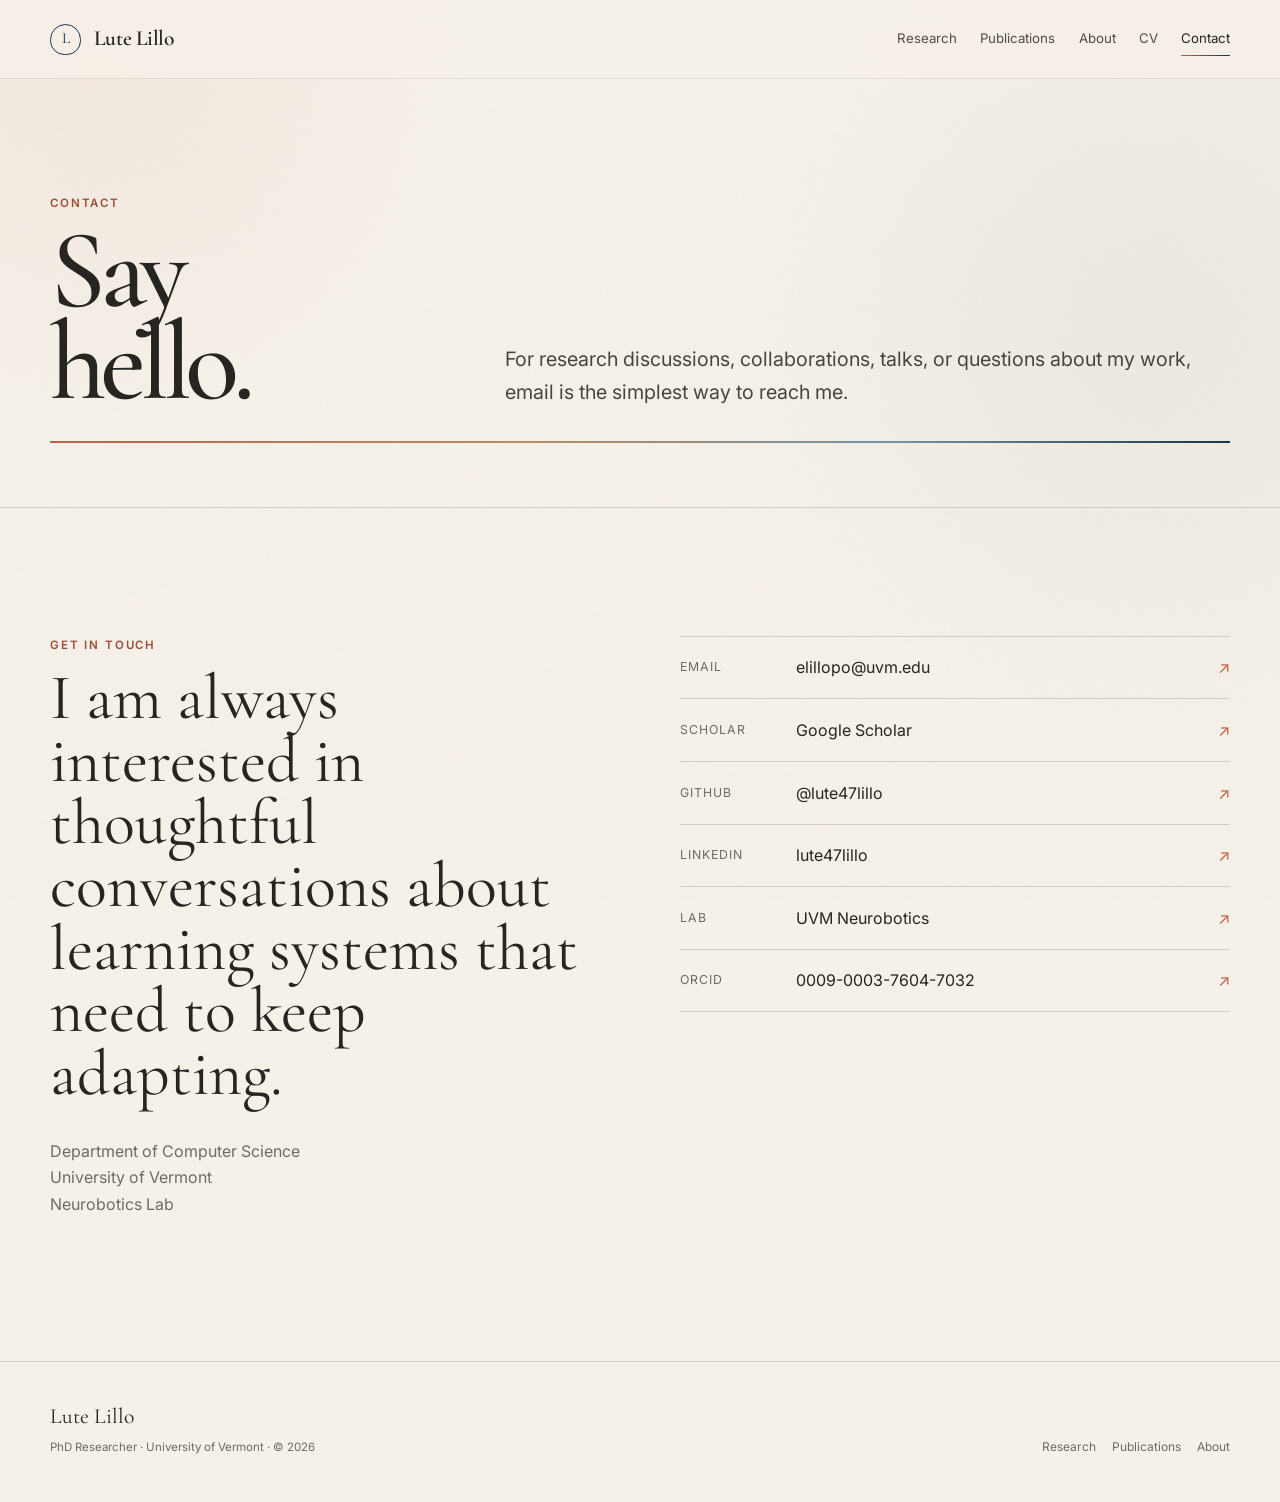
==== contact.html @ 5feb5bdc "All" ====
<!doctype html>
<html lang="en">
<head>
  <meta charset="utf-8"><meta name="viewport" content="width=device-width, initial-scale=1"><meta name="description" content="Contact Lute Lillo, PhD student at the University of Vermont.">
  <title>Contact — Lute Lillo</title><link rel="icon" href="assets/img/favicon.svg" type="image/svg+xml"><link rel="stylesheet" href="assets/css/style.css">
</head>
<body data-page="contact">
<header class="site-header"><div class="container header-inner"><a class="brand" href="index.html"><span class="brand-mark">L</span><span class="brand-text">Lute Lillo</span></a><button class="nav-toggle" aria-label="Toggle navigation" aria-expanded="false"><span></span><span></span></button><nav class="site-nav"><a href="research.html" data-nav="research">Research</a><a href="publications.html" data-nav="publications">Publications</a><a href="about.html" data-nav="about">About</a><a href="cv.html" data-nav="cv">CV</a><a href="contact.html" data-nav="contact">Contact</a></nav></div></header>
<main>
  <section class="page-hero"><div class="container"><div class="page-hero-grid"><div><p class="eyebrow">Contact</p><h1>Say<br>hello.</h1></div><p class="lead">For research discussions, collaborations, talks, or questions about my work, email is the simplest way to reach me.</p></div><div class="gradient-rule"></div></div></section>
  <section class="section"><div class="container contact-grid">
    <div class="reveal"><p class="eyebrow">Get in touch</p><p class="contact-big">I am always interested in thoughtful conversations about learning systems that need to keep adapting.</p><p class="muted">Department of Computer Science<br>University of Vermont<br>Neurobotics Lab</p></div>
    <div class="contact-list reveal">
      <div class="contact-row"><span>Email</span><a href="mailto:elillopo@uvm.edu">elillopo@uvm.edu</a><span class="arrow">↗</span></div>
      <div class="contact-row"><span>Scholar</span><a href="https://scholar.google.com/citations?user=jO0CHngAAAAJ&hl=en" target="_blank" rel="noreferrer">Google Scholar</a><span class="arrow">↗</span></div>
      <div class="contact-row"><span>GitHub</span><a href="https://github.com/lute47lillo" target="_blank" rel="noreferrer">@lute47lillo</a><span class="arrow">↗</span></div>
      <div class="contact-row"><span>LinkedIn</span><a href="https://www.linkedin.com/in/lute47lillo/" target="_blank" rel="noreferrer">lute47lillo</a><span class="arrow">↗</span></div>
      <div class="contact-row"><span>Lab</span><a href="https://www.uvm.edu/neurobotics/" target="_blank" rel="noreferrer">UVM Neurobotics</a><span class="arrow">↗</span></div>
      <div class="contact-row"><span>ORCID</span><a href="https://orcid.org/0009-0003-7604-7032" target="_blank" rel="noreferrer">0009-0003-7604-7032</a><span class="arrow">↗</span></div>
    </div>
  </div></section>
</main>
<footer class="footer"><div class="container footer-inner"><div><div class="footer-name">Lute Lillo</div><div class="footer-small">PhD Researcher · University of Vermont · © <span data-year-now></span></div></div><div class="footer-links"><a href="research.html">Research</a><a href="publications.html">Publications</a><a href="about.html">About</a></div></div></footer>
<script src="assets/js/site.js"></script>
</body></html>
---- assets/css/style.css ----
@import url('https://fonts.googleapis.com/css2?family=Cormorant+Garamond:ital,wght@0,500;0,600;1,500&family=Inter:wght@400;500;600&display=swap');

:root {
  --paper: #f5f0e8;
  --paper-deep: #ede5d8;
  --ink: #262522;
  --muted: #6f6b63;
  --aegean: #17364f;
  --aegean-soft: #6f94aa;
  --terracotta: #bc6345;
  --terracotta-dark: #9d4d35;
  --olive: #6f795e;
  --sand: #b98d62;
  --white: #fffdf8;
  --line: rgba(38, 37, 34, .17);
  --shadow: 0 18px 50px rgba(43, 38, 31, .08);
  --serif: "Cormorant Garamond", Georgia, serif;
  --sans: "Inter", system-ui, -apple-system, BlinkMacSystemFont, "Segoe UI", sans-serif;
  --max: 1180px;
}

* { box-sizing: border-box; }
html { scroll-behavior: smooth; }
body {
  margin: 0;
  color: var(--ink);
  background:
    radial-gradient(circle at 8% 5%, rgba(188,99,69,.055), transparent 22rem),
    radial-gradient(circle at 90% 22%, rgba(23,54,79,.045), transparent 26rem),
    var(--paper);
  font-family: var(--sans);
  line-height: 1.65;
  -webkit-font-smoothing: antialiased;
}
body::before {
  content: "";
  position: fixed;
  inset: 0;
  pointer-events: none;
  opacity: .2;
  mix-blend-mode: multiply;
  background-image: url("data:image/svg+xml,%3Csvg viewBox='0 0 160 160' xmlns='http://www.w3.org/2000/svg'%3E%3Cfilter id='n'%3E%3CfeTurbulence type='fractalNoise' baseFrequency='.92' numOctaves='2' stitchTiles='stitch'/%3E%3C/filter%3E%3Crect width='100%25' height='100%25' filter='url(%23n)' opacity='.055'/%3E%3C/svg%3E");
}
a { color: inherit; }
img { max-width: 100%; display: block; }
button, input { font: inherit; }
::selection { background: rgba(188, 99, 69, .22); }

.container { width: min(calc(100% - 44px), var(--max)); margin-inline: auto; }
.narrow { width: min(calc(100% - 44px), 810px); margin-inline: auto; }
.eyebrow {
  margin: 0 0 .75rem;
  font-size: .72rem;
  font-weight: 600;
  letter-spacing: .16em;
  text-transform: uppercase;
  color: var(--terracotta-dark);
}
.display {
  font-family: var(--serif);
  font-weight: 500;
  letter-spacing: -.035em;
  line-height: .98;
}
.section-title {
  margin: 0;
  font-family: var(--serif);
  font-size: clamp(2.25rem, 5vw, 4.15rem);
  font-weight: 500;
  letter-spacing: -.035em;
  line-height: 1;
}
.lead { font-size: clamp(1.05rem, 2vw, 1.24rem); color: #48453f; max-width: 720px; }
.muted { color: var(--muted); }

.site-header {
  position: sticky;
  top: 0;
  z-index: 50;
  backdrop-filter: blur(14px);
  background: rgba(245,240,232,.88);
  border-bottom: 1px solid rgba(38,37,34,.09);
}
.header-inner {
  min-height: 78px;
  display: flex;
  align-items: center;
  justify-content: space-between;
  gap: 2rem;
}
.brand { text-decoration: none; display: inline-flex; align-items: center; gap: .8rem; }
.brand-mark {
  width: 31px;
  height: 31px;
  border: 1px solid var(--aegean);
  border-radius: 50% 50% 46% 46%;
  display: grid;
  place-items: center;
  font-family: var(--serif);
  color: var(--aegean);
  font-size: .96rem;
}
.brand-text { font-family: var(--serif); font-size: 1.35rem; font-weight: 600; letter-spacing: -.02em; }
.site-nav { display: flex; align-items: center; gap: 1.45rem; }
.site-nav a {
  position: relative;
  text-decoration: none;
  font-size: .83rem;
  color: #514d46;
  padding: .35rem 0;
}
.site-nav a::after {
  content: "";
  position: absolute;
  height: 1px;
  left: 0;
  right: 100%;
  bottom: 0;
  background: linear-gradient(90deg, var(--terracotta), var(--aegean));
  transition: right .25s ease;
}
.site-nav a:hover::after, .site-nav a.active::after { right: 0; }
.site-nav a.active { color: var(--ink); }
.nav-toggle { display: none; border: 0; background: transparent; padding: .35rem; cursor: pointer; }
.nav-toggle span { display: block; width: 23px; height: 1px; background: var(--ink); margin: 5px 0; }

.hero {
  min-height: calc(100vh - 78px);
  display: flex;
  align-items: center;
  padding: 5.5rem 0 5rem;
  border-bottom: 1px solid var(--line);
}
.hero-grid { display: grid; grid-template-columns: minmax(0, 1.12fr) minmax(310px, .72fr); gap: clamp(3rem, 7vw, 7.5rem); align-items: center; }
.hero h1 {
  margin: 0;
  font-family: var(--serif);
  font-weight: 500;
  font-size: clamp(4.4rem, 10vw, 8.6rem);
  letter-spacing: -.065em;
  line-height: .8;
}
.hero-rule {
  width: min(560px, 90%);
  height: 3px;
  margin: 1.7rem 0 1.45rem;
  background: linear-gradient(90deg, var(--terracotta) 0%, #c78059 36%, #9c9a85 56%, var(--aegean-soft) 74%, var(--aegean) 100%);
  transform-origin: left;
  animation: rule-in 1s .1s cubic-bezier(.2,.7,.2,1) both;
}
.hero-role { margin: 0 0 1rem; font-size: .82rem; text-transform: uppercase; letter-spacing: .14em; color: var(--aegean); font-weight: 600; }
.hero-tagline { margin: 0; font-family: var(--serif); font-size: clamp(1.75rem, 3.2vw, 2.85rem); line-height: 1.04; max-width: 760px; }
.hero-copy { margin: 1.4rem 0 0; max-width: 650px; color: #57534d; font-size: 1.02rem; }
.hero-actions { display: flex; flex-wrap: wrap; gap: .8rem; margin-top: 2rem; }
.button {
  display: inline-flex;
  align-items: center;
  gap: .55rem;
  border: 1px solid var(--ink);
  padding: .72rem 1rem;
  text-decoration: none;
  font-size: .78rem;
  letter-spacing: .045em;
  text-transform: uppercase;
  transition: transform .2s ease, background .2s ease, color .2s ease, border-color .2s ease;
}
.button:hover { transform: translateY(-2px); background: var(--aegean); color: var(--white); border-color: var(--aegean); }
.button--quiet { border-color: var(--line); }
.hero-art { position: relative; }
.hero-art img { width: 100%; border-radius: 28px; box-shadow: var(--shadow); }
.hero-art::before {
  content: "";
  position: absolute;
  width: 56px;
  height: 56px;
  border: 1px solid var(--terracotta);
  border-radius: 50%;
  right: -22px;
  top: -22px;
  z-index: -1;
}
.hero-art-note { display: flex; justify-content: space-between; gap: 1rem; margin-top: .8rem; color: var(--muted); font-size: .72rem; letter-spacing: .04em; }
@keyframes rule-in { from { transform: scaleX(0); opacity: .3; } to { transform: scaleX(1); opacity: 1; } }

.section { padding: clamp(5rem, 10vw, 8.5rem) 0; border-bottom: 1px solid var(--line); }
.section-heading { display: grid; grid-template-columns: .72fr 1.28fr; gap: 3rem; margin-bottom: 4rem; align-items: start; }
.section-heading .lead { margin: .2rem 0 0; }

.research-grid { display: grid; grid-template-columns: repeat(3, 1fr); border-top: 1px solid var(--line); border-bottom: 1px solid var(--line); }
.research-card { padding: 2rem 1.8rem 2.2rem 0; min-height: 260px; }
.research-card + .research-card { border-left: 1px solid var(--line); padding-left: 1.8rem; }
.research-number { font-family: var(--serif); font-style: italic; color: var(--terracotta); font-size: 1.15rem; }
.research-card h3 { font-family: var(--serif); font-size: 2rem; font-weight: 500; line-height: 1.04; margin: 2.2rem 0 1rem; }
.research-card p { color: var(--muted); margin: 0; }

.question-band { background: var(--aegean); color: var(--white); position: relative; overflow: hidden; }
.question-band::after { content: "☼"; position: absolute; right: 6vw; top: 1.2rem; font-family: var(--serif); font-size: 13rem; color: rgba(255,255,255,.035); }
.question-wrap { display: grid; grid-template-columns: .55fr 1.45fr; gap: 3rem; align-items: start; }
.question-wrap .eyebrow { color: #e2a281; }
.question-text { margin: 0; font-family: var(--serif); font-size: clamp(2.25rem, 5vw, 4.7rem); font-weight: 500; line-height: 1; letter-spacing: -.035em; max-width: 900px; }
.question-text em { color: #e4b194; font-weight: 500; }

.publications-list { border-top: 1px solid var(--line); }
.publication { display: grid; grid-template-columns: 92px 1fr; gap: 2rem; padding: 2.25rem 0; border-bottom: 1px solid var(--line); }
.pub-year { font-family: var(--serif); font-size: 1.25rem; color: var(--terracotta-dark); font-style: italic; padding-top: .15rem; }
.pub-heading-row { display: flex; gap: 1rem; align-items: flex-start; justify-content: space-between; }
.pub-title { font-family: var(--serif); font-weight: 600; font-size: clamp(1.5rem, 2.5vw, 2rem); line-height: 1.05; letter-spacing: -.02em; margin: 0 0 .65rem; }
.pub-authors, .pub-venue { margin: .25rem 0; font-size: .89rem; }
.pub-authors { color: #4f4b45; }
.pub-venue { color: var(--muted); }
.pub-summary { color: #5b5750; max-width: 830px; margin: 1rem 0 .85rem; font-size: .92rem; }
.selected-mark { flex: 0 0 auto; font-size: .62rem; text-transform: uppercase; letter-spacing: .12em; color: var(--terracotta-dark); padding-top: .35rem; }
.selected-mark::before { content: "●"; font-size: .5rem; margin-right: .4rem; }
.pub-actions { display: flex; flex-wrap: wrap; gap: .85rem; margin-top: .9rem; }
.pub-link { border: 0; background: none; padding: 0 0 .15rem; color: var(--aegean); text-decoration: none; font-size: .76rem; font-weight: 600; cursor: pointer; border-bottom: 1px solid rgba(23,54,79,.28); }
.pub-link:hover { border-bottom-color: var(--terracotta); color: var(--terracotta-dark); }
.tag-row { display: flex; flex-wrap: wrap; gap: .45rem; margin-top: 1rem; }
.tag { font-size: .67rem; color: var(--muted); border: 1px solid var(--line); padding: .2rem .45rem; }
.publication--compact { grid-template-columns: 72px 1fr; padding: 1.7rem 0; }
.publication--compact .pub-title { font-size: 1.45rem; }

.publication-tools { display: flex; justify-content: space-between; gap: 1rem; align-items: center; margin-bottom: 2rem; flex-wrap: wrap; }
.filter-row { display: flex; gap: .5rem; flex-wrap: wrap; }
.filter-button { border: 1px solid var(--line); background: transparent; color: var(--muted); padding: .55rem .75rem; cursor: pointer; font-size: .75rem; }
.filter-button:hover, .filter-button.active { background: var(--aegean); border-color: var(--aegean); color: var(--white); }
.pub-search { width: min(100%, 310px); border: 0; border-bottom: 1px solid var(--line); background: transparent; padding: .6rem 0; color: var(--ink); outline: none; }
.pub-search:focus { border-bottom-color: var(--aegean); }
.empty-state { color: var(--muted); font-style: italic; padding: 2rem 0; }

.page-hero { padding: clamp(5rem, 9vw, 8rem) 0 4rem; border-bottom: 1px solid var(--line); }
.page-hero-grid { display: grid; grid-template-columns: .7fr 1.3fr; gap: 4rem; align-items: end; }
.page-hero h1 { margin: 0; font-family: var(--serif); font-size: clamp(4rem, 9vw, 7rem); font-weight: 500; line-height: .82; letter-spacing: -.055em; }
.page-hero .lead { margin: 0; }
.gradient-rule { height: 2px; background: linear-gradient(90deg, var(--terracotta), var(--sand) 40%, var(--aegean-soft) 72%, var(--aegean)); margin-top: 2rem; }

.prose-grid { display: grid; grid-template-columns: .6fr 1.4fr; gap: 4rem; }
.prose-grid h2, .prose h2 { font-family: var(--serif); font-size: 2.25rem; font-weight: 500; line-height: 1; margin: 0 0 1rem; }
.prose p { color: #504d47; }
.prose p:first-child { margin-top: 0; }
.sticky-label { position: sticky; top: 110px; height: fit-content; }

.research-theme { display: grid; grid-template-columns: 90px 1fr; gap: 2rem; padding: 3rem 0; border-top: 1px solid var(--line); }
.research-theme:last-child { border-bottom: 1px solid var(--line); }
.research-theme .num { font-family: var(--serif); font-style: italic; color: var(--terracotta); font-size: 1.4rem; }
.research-theme h2 { font-family: var(--serif); font-size: clamp(2.3rem, 4vw, 3.6rem); font-weight: 500; letter-spacing: -.03em; line-height: .98; margin: 0 0 1rem; }
.research-theme p { max-width: 780px; color: #57534c; }
.keyword-line { color: var(--olive); font-size: .77rem; text-transform: uppercase; letter-spacing: .1em; }

.timeline { border-top: 1px solid var(--line); }
.timeline-item { display: grid; grid-template-columns: 160px 1fr; gap: 2rem; padding: 2rem 0; border-bottom: 1px solid var(--line); }
.timeline-date { color: var(--terracotta-dark); font-family: var(--serif); font-size: 1.15rem; font-style: italic; }
.timeline-item h3 { margin: 0 0 .35rem; font-family: var(--serif); font-size: 1.55rem; font-weight: 600; }
.timeline-item p { margin: .15rem 0; color: var(--muted); }

.about-layout { display: grid; grid-template-columns: .8fr 1.2fr; gap: clamp(3rem, 8vw, 7rem); align-items: start; }
.monogram-card { background: var(--paper-deep); min-height: 440px; display: grid; place-items: center; position: sticky; top: 110px; overflow: hidden; border: 1px solid rgba(38,37,34,.06); }
.monogram-card::before { content: ""; width: 210px; height: 210px; border-radius: 50%; border: 1px solid var(--aegean); position: absolute; }
.monogram-card::after { content: ""; width: 320px; height: 1px; background: linear-gradient(90deg,var(--terracotta),var(--aegean)); position: absolute; transform: rotate(-14deg); }
.monogram { font-family: var(--serif); font-size: 8rem; color: var(--aegean); letter-spacing: -.12em; z-index: 1; margin-left: -.45em; }
.about-copy h2 { font-family: var(--serif); font-size: 2.6rem; font-weight: 500; margin: 0 0 1rem; line-height: 1; }
.about-copy p { color: #514e48; }
.fact-list { margin-top: 2.3rem; border-top: 1px solid var(--line); }
.fact { display: grid; grid-template-columns: 120px 1fr; gap: 1rem; padding: 1rem 0; border-bottom: 1px solid var(--line); font-size: .86rem; }
.fact dt { color: var(--muted); }
.fact dd { margin: 0; }

.contact-grid { display: grid; grid-template-columns: 1fr 1fr; gap: 5rem; align-items: start; }
.contact-big { font-family: var(--serif); font-size: clamp(2.4rem, 5vw, 4.4rem); line-height: .98; margin: 0 0 2rem; }
.contact-list { border-top: 1px solid var(--line); }
.contact-row { display: grid; grid-template-columns: 100px 1fr auto; gap: 1rem; padding: 1.1rem 0; border-bottom: 1px solid var(--line); align-items: center; }
.contact-row span:first-child { color: var(--muted); font-size: .77rem; text-transform: uppercase; letter-spacing: .08em; }
.contact-row a { text-decoration: none; }
.contact-row a:hover { color: var(--terracotta-dark); }
.arrow { color: var(--terracotta); }

.cv-block { padding: 2.8rem 0; border-top: 1px solid var(--line); }
.cv-block:last-child { border-bottom: 1px solid var(--line); }
.cv-block h2 { font-family: var(--serif); font-weight: 500; font-size: 2.5rem; margin: 0 0 1.5rem; }
.cv-entry { display: grid; grid-template-columns: 155px 1fr; gap: 1.5rem; padding: .75rem 0; }
.cv-entry time { color: var(--terracotta-dark); font-family: var(--serif); font-style: italic; }
.cv-entry h3 { margin: 0; font-size: .98rem; font-weight: 600; }
.cv-entry p { margin: .25rem 0 0; color: var(--muted); font-size: .88rem; }

.footer { padding: 2.3rem 0 2.8rem; }
.footer-inner { display: flex; justify-content: space-between; gap: 2rem; align-items: end; }
.footer-name { font-family: var(--serif); font-size: 1.35rem; }
.footer-small { color: var(--muted); font-size: .72rem; margin-top: .25rem; }
.footer-links { display: flex; flex-wrap: wrap; gap: 1rem; justify-content: flex-end; }
.footer-links a { font-size: .75rem; text-decoration: none; color: var(--muted); border-bottom: 1px solid transparent; }
.footer-links a:hover { color: var(--ink); border-bottom-color: var(--terracotta); }

.reveal { opacity: 0; transform: translateY(18px); transition: opacity .55s ease, transform .55s ease; }
.reveal.is-visible { opacity: 1; transform: translateY(0); }

@media (max-width: 900px) {
  .hero { min-height: auto; padding-top: 4rem; }
  .hero-grid, .section-heading, .page-hero-grid, .prose-grid, .question-wrap, .about-layout, .contact-grid { grid-template-columns: 1fr; }
  .hero-grid { gap: 4rem; }
  .hero-art { max-width: 620px; }
  .section-heading, .page-hero-grid { gap: 1.8rem; }
  .research-grid { grid-template-columns: 1fr; }
  .research-card { padding: 2rem 0; min-height: 0; }
  .research-card + .research-card { border-left: 0; border-top: 1px solid var(--line); padding-left: 0; }
  .sticky-label, .monogram-card { position: static; }
  .monogram-card { min-height: 360px; }
}

@media (max-width: 720px) {
  .container, .narrow { width: min(calc(100% - 30px), var(--max)); }
  .header-inner { min-height: 68px; }
  .nav-toggle { display: block; }
  .site-nav {
    display: none;
    position: absolute;
    top: 68px;
    left: 0;
    right: 0;
    padding: 1rem 15px 1.3rem;
    background: var(--paper);
    border-bottom: 1px solid var(--line);
    flex-direction: column;
    align-items: flex-start;
    gap: .45rem;
  }
  .site-nav.is-open { display: flex; }
  .site-nav a { width: 100%; padding: .55rem 0; }
  .hero h1 { font-size: clamp(4.2rem, 23vw, 6.8rem); }
  .hero-art-note { display: none; }
  .publication, .publication--compact, .research-theme, .timeline-item, .cv-entry { grid-template-columns: 1fr; gap: .7rem; }
  .pub-year { padding: 0; }
  .pub-heading-row { display: block; }
  .selected-mark { display: inline-block; margin-bottom: .55rem; }
  .contact-row { grid-template-columns: 80px 1fr auto; }
  .footer-inner { display: block; }
  .footer-links { justify-content: flex-start; margin-top: 1.2rem; }
}

@media (prefers-reduced-motion: reduce) {
  *, *::before, *::after { scroll-behavior: auto !important; animation: none !important; transition: none !important; }
  .reveal { opacity: 1; transform: none; }
}
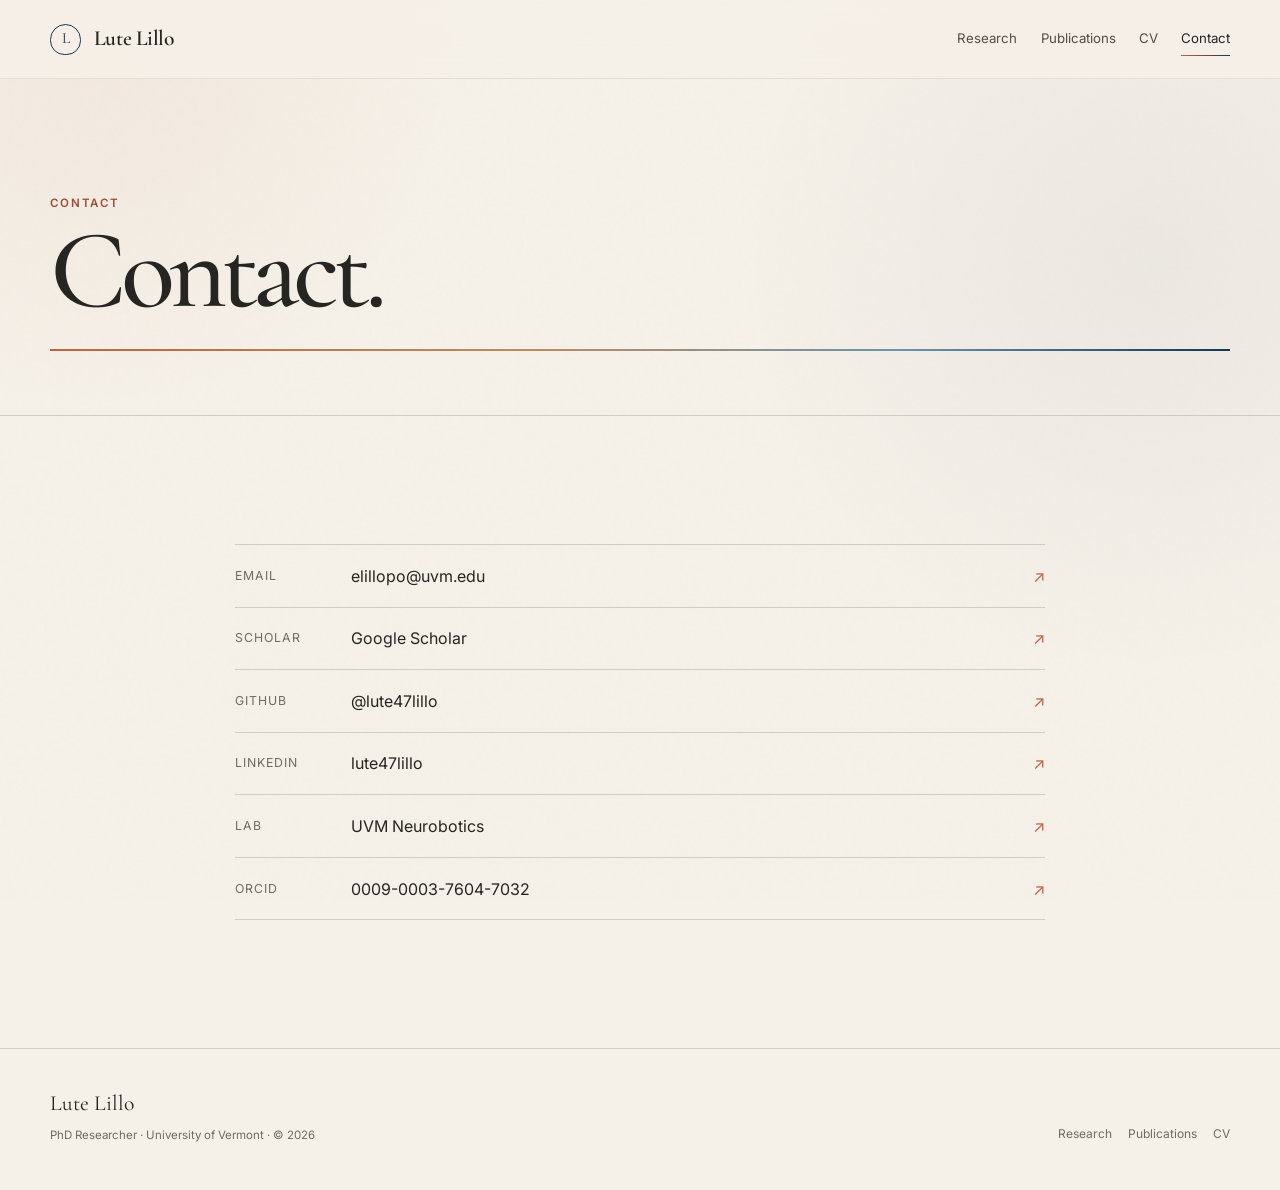
==== commit ee89013b: "Fixing page" ====
--- a/contact.html
+++ b/contact.html
@@ -5,21 +5,100 @@
   <title>Contact — Lute Lillo</title><link rel="icon" href="assets/img/favicon.svg" type="image/svg+xml"><link rel="stylesheet" href="assets/css/style.css">
 </head>
 <body data-page="contact">
-<header class="site-header"><div class="container header-inner"><a class="brand" href="index.html"><span class="brand-mark">L</span><span class="brand-text">Lute Lillo</span></a><button class="nav-toggle" aria-label="Toggle navigation" aria-expanded="false"><span></span><span></span></button><nav class="site-nav"><a href="research.html" data-nav="research">Research</a><a href="publications.html" data-nav="publications">Publications</a><a href="about.html" data-nav="about">About</a><a href="cv.html" data-nav="cv">CV</a><a href="contact.html" data-nav="contact">Contact</a></nav></div></header>
+<header class="site-header">
+  <div class="container header-inner">
+    <a class="brand" href="index.html">
+    <span class="brand-mark">L</span>
+    <span class="brand-text">Lute Lillo</span>
+    </a>
+  <button class="nav-toggle" aria-label="Toggle navigation" aria-expanded="false"><span></span><span></span></button>
+    <nav class="site-nav" aria-label="Primary navigation">
+      <a href="index.html#research">Research</a>
+      <a href="publications.html" data-nav="publications">Publications</a>
+      <a href="assets/files/lute-lillo-cv.pdf" target="_blank" rel="noreferrer">CV</a>
+      <a href="contact.html" data-nav="contact">Contact</a>
+    </nav>
+    </nav>
+  </div></header>
 <main>
-  <section class="page-hero"><div class="container"><div class="page-hero-grid"><div><p class="eyebrow">Contact</p><h1>Say<br>hello.</h1></div><p class="lead">For research discussions, collaborations, talks, or questions about my work, email is the simplest way to reach me.</p></div><div class="gradient-rule"></div></div></section>
-  <section class="section"><div class="container contact-grid">
-    <div class="reveal"><p class="eyebrow">Get in touch</p><p class="contact-big">I am always interested in thoughtful conversations about learning systems that need to keep adapting.</p><p class="muted">Department of Computer Science<br>University of Vermont<br>Neurobotics Lab</p></div>
+
+  <section class="page-hero">
+    <div class="container">
+      <p class="eyebrow">Contact</p>
+      <h1>Contact.</h1>
+      <div class="gradient-rule"></div>
+    </div>
+  </section>
+  <section class="section">
+  <div class="narrow">
     <div class="contact-list reveal">
-      <div class="contact-row"><span>Email</span><a href="mailto:elillopo@uvm.edu">elillopo@uvm.edu</a><span class="arrow">↗</span></div>
-      <div class="contact-row"><span>Scholar</span><a href="https://scholar.google.com/citations?user=jO0CHngAAAAJ&hl=en" target="_blank" rel="noreferrer">Google Scholar</a><span class="arrow">↗</span></div>
-      <div class="contact-row"><span>GitHub</span><a href="https://github.com/lute47lillo" target="_blank" rel="noreferrer">@lute47lillo</a><span class="arrow">↗</span></div>
-      <div class="contact-row"><span>LinkedIn</span><a href="https://www.linkedin.com/in/lute47lillo/" target="_blank" rel="noreferrer">lute47lillo</a><span class="arrow">↗</span></div>
-      <div class="contact-row"><span>Lab</span><a href="https://www.uvm.edu/neurobotics/" target="_blank" rel="noreferrer">UVM Neurobotics</a><span class="arrow">↗</span></div>
-      <div class="contact-row"><span>ORCID</span><a href="https://orcid.org/0009-0003-7604-7032" target="_blank" rel="noreferrer">0009-0003-7604-7032</a><span class="arrow">↗</span></div>
+
+      <div class="contact-row">
+        <span>Email</span>
+        <a href="mailto:elillopo@uvm.edu">elillopo@uvm.edu</a>
+        <span class="arrow">↗</span>
+      </div>
+
+      <div class="contact-row">
+        <span>Scholar</span>
+        <a href="https://scholar.google.com/citations?user=jO0CHngAAAAJ&hl=en"
+           target="_blank"
+           rel="noreferrer">
+          Google Scholar
+        </a>
+        <span class="arrow">↗</span>
+      </div>
+
+      <div class="contact-row">
+        <span>GitHub</span>
+        <a href="https://github.com/lute47lillo"
+           target="_blank"
+           rel="noreferrer">
+          @lute47lillo
+        </a>
+        <span class="arrow">↗</span>
+      </div>
+
+      <div class="contact-row">
+        <span>LinkedIn</span>
+        <a href="https://www.linkedin.com/in/lute47lillo/"
+           target="_blank"
+           rel="noreferrer">
+          lute47lillo
+        </a>
+        <span class="arrow">↗</span>
+      </div>
+
+      <div class="contact-row">
+        <span>Lab</span>
+        <a href="https://www.uvm.edu/neurobotics/"
+           target="_blank"
+           rel="noreferrer">
+          UVM Neurobotics
+        </a>
+        <span class="arrow">↗</span>
+      </div>
+
+      <div class="contact-row">
+        <span>ORCID</span>
+        <a href="https://orcid.org/0009-0003-7604-7032"
+           target="_blank"
+           rel="noreferrer">
+          0009-0003-7604-7032
+        </a>
+        <span class="arrow">↗</span>
+      </div>
+
     </div>
-  </div></section>
+  </div>
+</section>
 </main>
-<footer class="footer"><div class="container footer-inner"><div><div class="footer-name">Lute Lillo</div><div class="footer-small">PhD Researcher · University of Vermont · © <span data-year-now></span></div></div><div class="footer-links"><a href="research.html">Research</a><a href="publications.html">Publications</a><a href="about.html">About</a></div></div></footer>
+<footer class="footer"><div class="container footer-inner"><div><div class="footer-name">Lute Lillo</div><div class="footer-small">PhD Researcher · University of Vermont · © <span data-year-now></span></div></div>
+  <div class="footer-links">
+  <a href="index.html#research">Research</a>
+  <a href="publications.html">Publications</a>
+  <a href="assets/files/lute-lillo-cv.pdf" target="_blank" rel="noreferrer">CV</a>
+</div>
+</div></footer>
 <script src="assets/js/site.js"></script>
 </body></html>
--- a/assets/css/style.css
+++ b/assets/css/style.css
@@ -136,9 +136,10 @@
   margin: 0;
   font-family: var(--serif);
   font-weight: 500;
-  font-size: clamp(4.4rem, 10vw, 8.6rem);
-  letter-spacing: -.065em;
-  line-height: .8;
+  font-size: clamp(3.8rem, 8vw, 7.2rem);
+  letter-spacing: -.055em;
+  line-height: .9;
+  white-space: nowrap;
 }
 .hero-rule {
   width: min(560px, 90%);
@@ -149,8 +150,9 @@
   animation: rule-in 1s .1s cubic-bezier(.2,.7,.2,1) both;
 }
 .hero-role { margin: 0 0 1rem; font-size: .82rem; text-transform: uppercase; letter-spacing: .14em; color: var(--aegean); font-weight: 600; }
-.hero-tagline { margin: 0; font-family: var(--serif); font-size: clamp(1.75rem, 3.2vw, 2.85rem); line-height: 1.04; max-width: 760px; }
 .hero-copy { margin: 1.4rem 0 0; max-width: 650px; color: #57534d; font-size: 1.02rem; }
+.hero-research-summary {max-width: 760px; line-height: 1.75;}
+.hero-research-summary strong {font-weight: 600; color: var(--aegean);}
 .hero-actions { display: flex; flex-wrap: wrap; gap: .8rem; margin-top: 2rem; }
 .button {
   display: inline-flex;
@@ -324,7 +326,7 @@
   }
   .site-nav.is-open { display: flex; }
   .site-nav a { width: 100%; padding: .55rem 0; }
-  .hero h1 { font-size: clamp(4.2rem, 23vw, 6.8rem); }
+  .hero h1 {font-size: clamp(3.5rem, 15vw, 5.5rem);}
   .hero-art-note { display: none; }
   .publication, .publication--compact, .research-theme, .timeline-item, .cv-entry { grid-template-columns: 1fr; gap: .7rem; }
   .pub-year { padding: 0; }
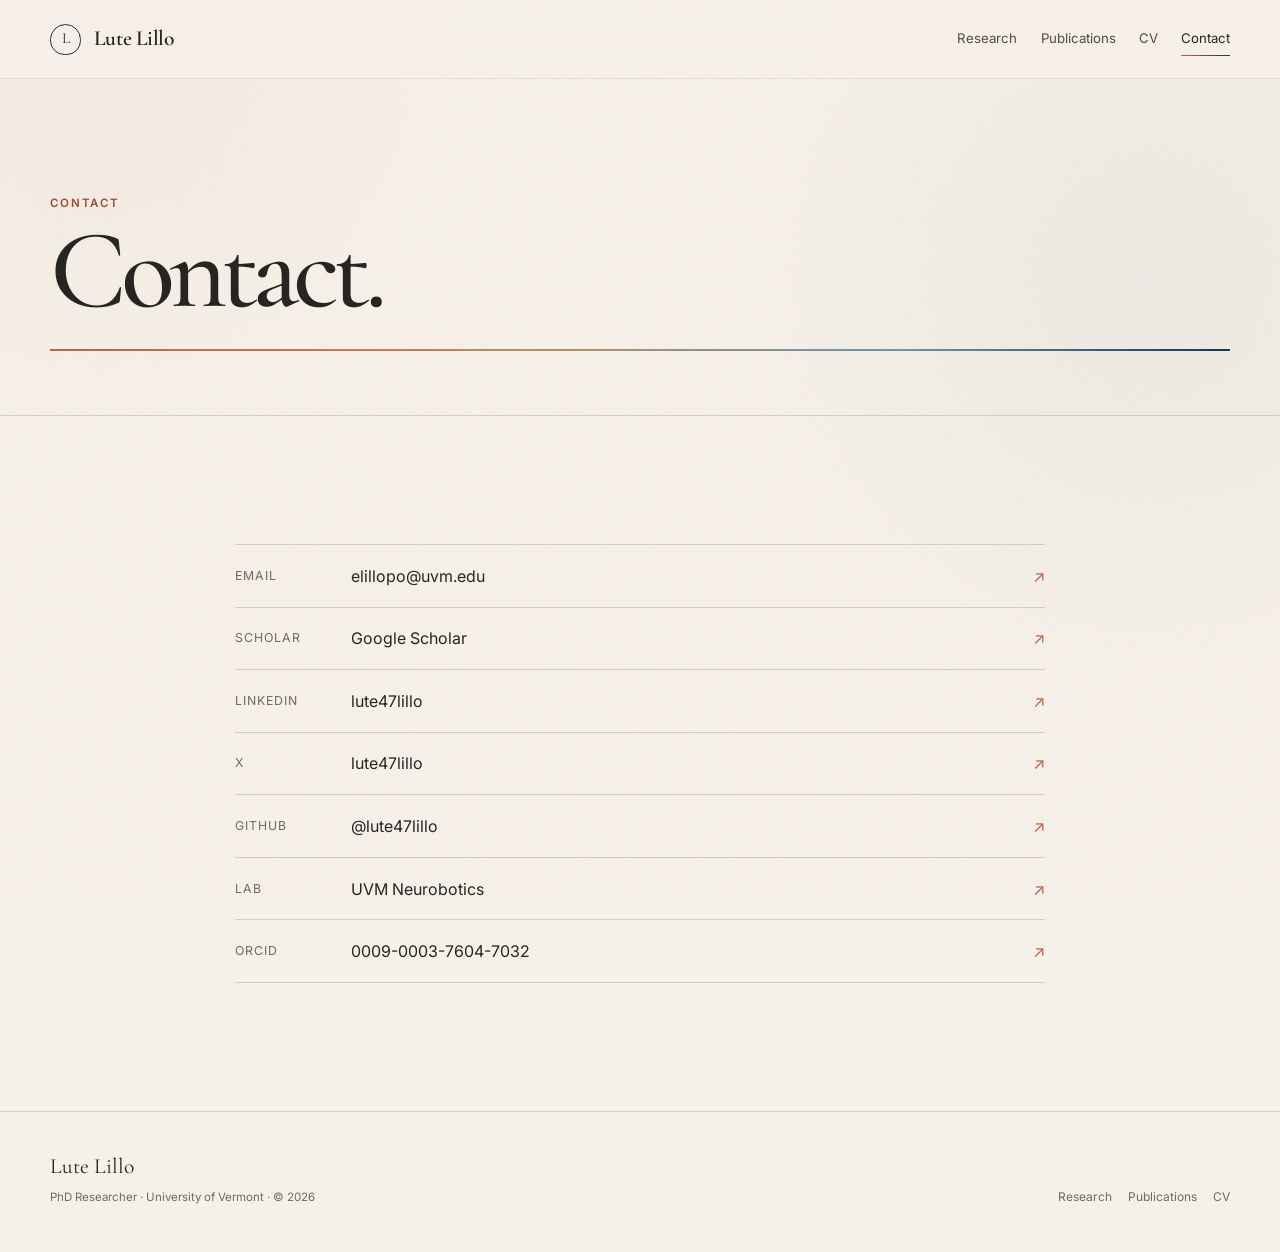
==== commit 9d775293: "X" ====
--- a/contact.html
+++ b/contact.html
@@ -2,7 +2,7 @@
 <html lang="en">
 <head>
   <meta charset="utf-8"><meta name="viewport" content="width=device-width, initial-scale=1"><meta name="description" content="Contact Lute Lillo, PhD student at the University of Vermont.">
-  <title>Contact — Lute Lillo</title><link rel="icon" href="assets/img/favicon.svg" type="image/svg+xml"><link rel="stylesheet" href="assets/css/style.css">
+  <title>Contact — Lute Lillo</title><link rel="icon" href="assets/img/icon.svg" type="image/svg+xml"><link rel="stylesheet" href="assets/css/style.css">
 </head>
 <body data-page="contact">
 <header class="site-header">
@@ -50,21 +50,31 @@
       </div>
 
       <div class="contact-row">
+        <span>LinkedIn</span>
+        <a href="https://www.linkedin.com/in/lute47lillo/"
+           target="_blank"
+           rel="noreferrer">
+          lute47lillo
+        </a>
+        <span class="arrow">↗</span>
+      </div>
+
+      <div class="contact-row">
+        <span>X</span>
+        <a href="https://x.com/Lute47Lillo"
+           target="_blank"
+           rel="noreferrer">
+          lute47lillo
+        </a>
+        <span class="arrow">↗</span>
+      </div>
+
+      <div class="contact-row">
         <span>GitHub</span>
         <a href="https://github.com/lute47lillo"
            target="_blank"
            rel="noreferrer">
           @lute47lillo
-        </a>
-        <span class="arrow">↗</span>
-      </div>
-
-      <div class="contact-row">
-        <span>LinkedIn</span>
-        <a href="https://www.linkedin.com/in/lute47lillo/"
-           target="_blank"
-           rel="noreferrer">
-          lute47lillo
         </a>
         <span class="arrow">↗</span>
       </div>
--- a/assets/css/style.css
+++ b/assets/css/style.css
@@ -41,6 +41,21 @@
   mix-blend-mode: multiply;
   background-image: url("data:image/svg+xml,%3Csvg viewBox='0 0 160 160' xmlns='http://www.w3.org/2000/svg'%3E%3Cfilter id='n'%3E%3CfeTurbulence type='fractalNoise' baseFrequency='.92' numOctaves='2' stitchTiles='stitch'/%3E%3C/filter%3E%3Crect width='100%25' height='100%25' filter='url(%23n)' opacity='.055'/%3E%3C/svg%3E");
 }
+
+body[data-page="publications"] .page-hero-grid {
+  grid-template-columns: 1.05fr 0.95fr;
+  gap: 2.5rem;
+}
+
+body[data-page="publications"] .page-hero h1 {
+  font-size: clamp(3.8rem, 7vw, 6.2rem);
+  white-space: nowrap;
+}
+
+body[data-page="publications"] .page-hero .lead {
+  max-width: 520px;
+}
+
 a { color: inherit; }
 img { max-width: 100%; display: block; }
 button, input { font: inherit; }
@@ -168,19 +183,43 @@
 }
 .button:hover { transform: translateY(-2px); background: var(--aegean); color: var(--white); border-color: var(--aegean); }
 .button--quiet { border-color: var(--line); }
-.hero-art { position: relative; }
-.hero-art img { width: 100%; border-radius: 28px; box-shadow: var(--shadow); }
-.hero-art::before {
+.hero-art {
+  position: relative;
+}
+
+.hero-art img {
+  width: 100%;
+  display: block;
+}
+
+.hero-portrait {
+  padding: 10px;
+  border: 1px solid rgba(23, 54, 79, 0.22);
+  background: rgba(255, 253, 248, 0.45);
+}
+
+.hero-portrait img {
+  width: 100%;
+  display: block;
+  aspect-ratio: 4 / 5;
+  object-fit: cover;
+  object-position: center;
+}
+
+.hero-portrait::after {
   content: "";
   position: absolute;
-  width: 56px;
-  height: 56px;
-  border: 1px solid var(--terracotta);
-  border-radius: 50%;
-  right: -22px;
-  top: -22px;
-  z-index: -1;
-}
+  left: 10px;
+  bottom: -1px;
+  width: 38%;
+  height: 2px;
+  background: linear-gradient(
+    90deg,
+    var(--terracotta),
+    var(--aegean)
+  );
+}
+
 .hero-art-note { display: flex; justify-content: space-between; gap: 1rem; margin-top: .8rem; color: var(--muted); font-size: .72rem; letter-spacing: .04em; }
 @keyframes rule-in { from { transform: scaleX(0); opacity: .3; } to { transform: scaleX(1); opacity: 1; } }
 
@@ -341,3 +380,31 @@
   *, *::before, *::after { scroll-behavior: auto !important; animation: none !important; transition: none !important; }
   .reveal { opacity: 1; transform: none; }
 }
+
+/* Publications page — mobile layout */
+@media (max-width: 720px) {
+
+  body[data-page="publications"] .page-hero-grid {
+    grid-template-columns: 1fr;
+    gap: 1.5rem;
+    align-items: start;
+  }
+
+  body[data-page="publications"] .page-hero h1 {
+    font-size: clamp(3.4rem, 15vw, 4.8rem);
+    white-space: normal;
+    line-height: 0.95;
+  }
+
+  body[data-page="publications"] .page-hero .lead {
+    max-width: 100%;
+    font-size: 1rem;
+    line-height: 1.65;
+  }
+
+  body[data-page="publications"] .page-hero {
+    padding-top: 3.5rem;
+    padding-bottom: 3rem;
+  }
+
+}
